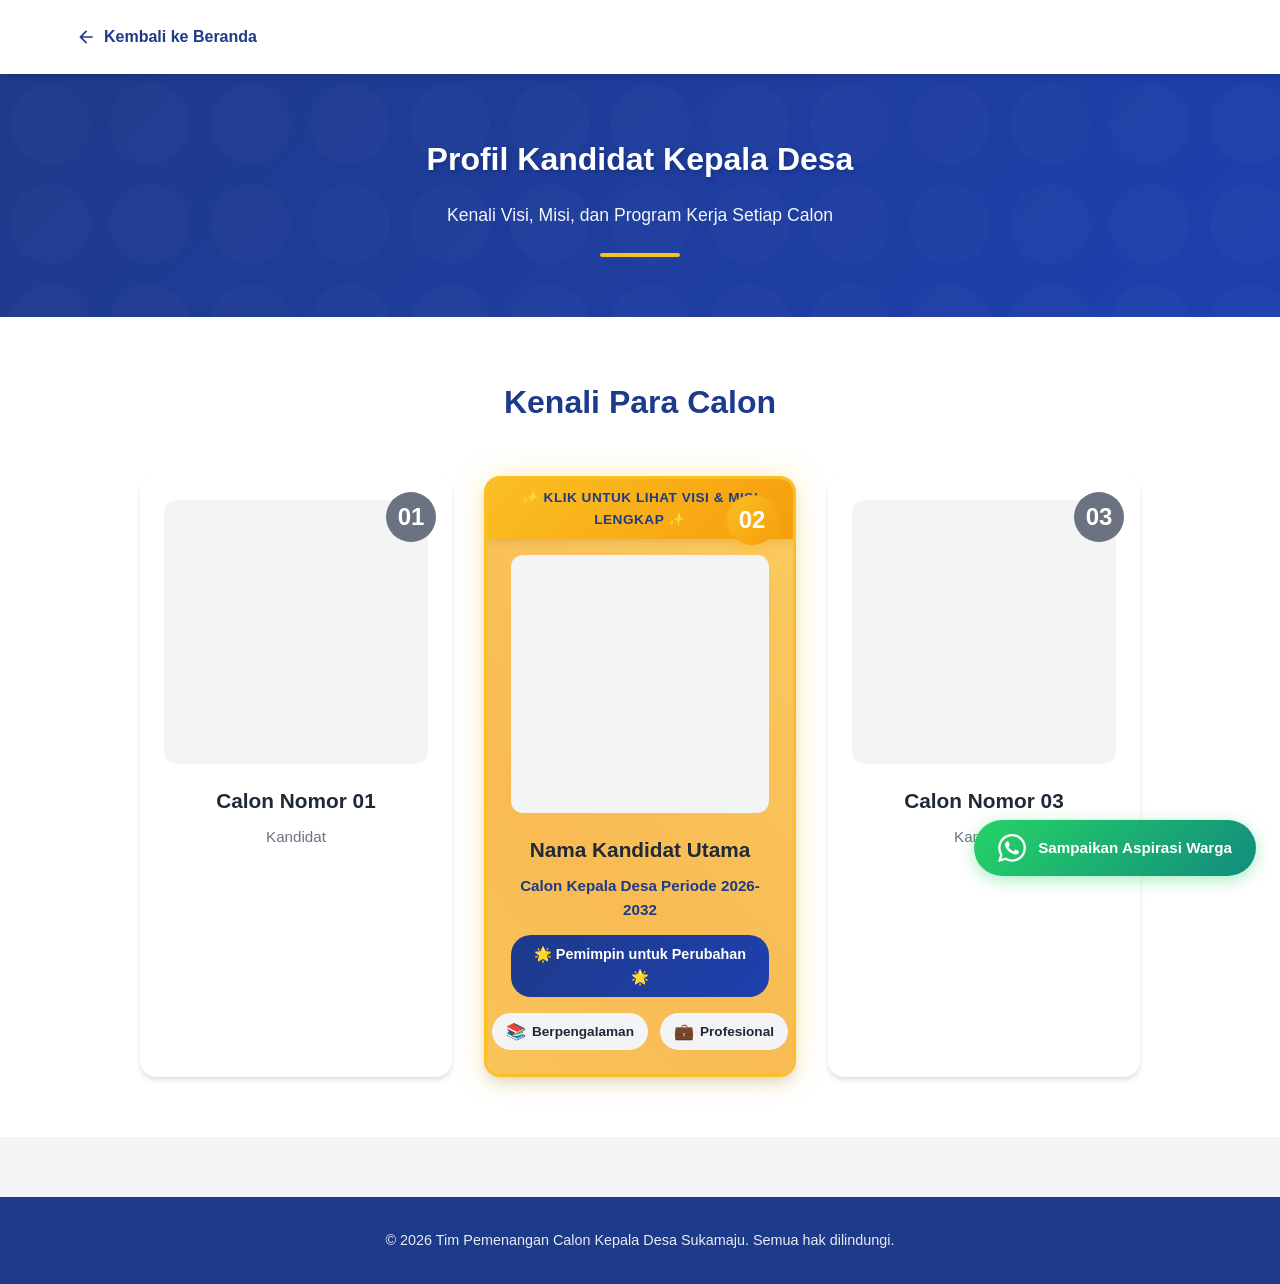
==== kandidat.html @ ab235aa2 "Baru" ====
<!DOCTYPE html>
<html lang="id">
<head>
    <meta charset="UTF-8">
    <meta name="viewport" content="width=device-width, initial-scale=1.0">
    <meta name="description" content="Profil Kandidat Kepala Desa 2026">
    <title>Profil Kandidat - Pilkades 2026</title>
    <link rel="stylesheet" href="style.css">
</head>
<body>
    <!-- Navigation -->
    <nav class="navbar">
        <div class="container">
            <a href="index.html" class="nav-back">
                <svg width="20" height="20" viewBox="0 0 24 24" fill="currentColor">
                    <path d="M20 11H7.83l5.59-5.59L12 4l-8 8 8 8 1.41-1.41L7.83 13H20v-2z"/>
                </svg>
                Kembali ke Beranda
            </a>
        </div>
    </nav>

    <!-- Header Section -->
    <header class="hero">
        <div class="container">
            <h1 class="hero-title">Profil Kandidat Kepala Desa</h1>
            <p class="hero-subtitle">Kenali Visi, Misi, dan Program Kerja Setiap Calon</p>
            <div class="hero-divider"></div>
        </div>
    </header>

    <!-- Kandidat Section -->
    <section class="kandidat-section">
        <div class="container">
            <h2 class="section-title">Kenali Para Calon</h2>
            
            <div class="kandidat-grid">
                <!-- Kandidat 01 (Lawan) -->
                <div class="kandidat-card kandidat-lawan">
                    <div class="kandidat-badge">01</div>
                    <div class="kandidat-image-wrapper">
                        <img src="assets/images/kandidat/anonim.jpg" alt="Kandidat 01" class="kandidat-image grayscale">
                    </div>
                    <div class="kandidat-info">
                        <h3 class="kandidat-name">Calon Nomor 01</h3>
                        <p class="kandidat-status">Kandidat</p>
                    </div>
                </div>

                <!-- Kandidat 02 (KANDIDAT UTAMA) -->
                <div class="kandidat-card kandidat-utama" id="kandidatUtama">
                    <div class="kandidat-badge featured">02</div>
                    <div class="featured-label">✨ Klik untuk Lihat Visi & Misi Lengkap ✨</div>
                    <div class="kandidat-image-wrapper highlight">
                        <div class="image-overlay">
                            <span class="overlay-text">Klik Disini</span>
                        </div>
                        <img src="https://via.placeholder.com/400x400/1e3a8a/ffffff?text=Foto+Kandidat" alt="Kandidat 02" class="kandidat-image">
                    </div>
                    <div class="kandidat-info">
                        <h3 class="kandidat-name">Nama Kandidat Utama</h3>
                        <p class="kandidat-status featured-text">Calon Kepala Desa Periode 2026-2032</p>
                        <div class="kandidat-tagline">🌟 Pemimpin untuk Perubahan 🌟</div>
                        <div class="kandidat-experience">
                            <div class="experience-badge">
                                <span class="badge-icon">📚</span>
                                <span>Berpengalaman</span>
                            </div>
                            <div class="experience-badge">
                                <span class="badge-icon">💼</span>
                                <span>Profesional</span>
                            </div>
                        </div>
                    </div>
                </div>

                <!-- Kandidat 03 (Lawan) -->
                <div class="kandidat-card kandidat-lawan">
                    <div class="kandidat-badge">03</div>
                    <div class="kandidat-image-wrapper">
                        <img src="assets/images/kandidat/anonim.jpg" alt="Kandidat 03" class="kandidat-image grayscale">
                    </div>
                    <div class="kandidat-info">
                        <h3 class="kandidat-name">Calon Nomor 03</h3>
                        <p class="kandidat-status">Kandidat</p>
                    </div>
                </div>
            </div>
        </div>
    </section>

    <!-- Modal Visi Misi -->
    <div class="modal" id="modalVisiMisi">
        <div class="modal-overlay" id="modalOverlay"></div>
        <div class="modal-content">
            <button class="modal-close" id="btnCloseModal">&times;</button>
            
            <div class="modal-header">
                <h2>Visi & Misi</h2>
                <p class="modal-subtitle">Kandidat Nomor 02</p>
            </div>

            <div class="modal-body">
                <!-- Visi -->
                <div class="modal-section">
                    <h3 class="modal-section-title">
                        <span class="icon">🎯</span>
                        Visi
                    </h3>
                    <p class="visi-text">
                        "Mewujudkan Desa Sukamaju yang Maju, Sejahtera, dan Berkeadilan melalui Tata Kelola Pemerintahan yang Baik, Pemberdayaan Ekonomi Masyarakat, serta Peningkatan Kualitas Infrastruktur dan Pelayanan Publik."
                    </p>
                </div>

                <!-- Misi -->
                <div class="modal-section">
                    <h3 class="modal-section-title">
                        <span class="icon">📋</span>
                        Misi
                    </h3>
                    <ul class="misi-list">
                        <li>Meningkatkan transparansi dan akuntabilitas pemerintahan desa</li>
                        <li>Memberdayakan ekonomi lokal melalui UMKM dan koperasi desa</li>
                        <li>Membangun dan memperbaiki infrastruktur desa secara merata</li>
                        <li>Meningkatkan kualitas pendidikan dan kesehatan masyarakat</li>
                        <li>Melestarikan budaya lokal dan mengembangkan potensi wisata desa</li>
                    </ul>
                </div>

                <!-- Program Unggulan -->
                <div class="modal-section">
                    <h3 class="modal-section-title">
                        <span class="icon">⭐</span>
                        Program Unggulan
                    </h3>
                    <div class="program-list">
                        <div class="program-item">
                            <div class="program-number">1</div>
                            <div class="program-content">
                                <h4>Bantuan Modal Usaha Produktif</h4>
                                <p>Program pemberian modal usaha untuk UMKM dengan bunga rendah dan pendampingan berkelanjutan</p>
                            </div>
                        </div>
                        <div class="program-item">
                            <div class="program-number">2</div>
                            <div class="program-content">
                                <h4>Perbaikan Jalan dan Saluran Air</h4>
                                <p>Pengaspalan jalan desa dan pembangunan drainase untuk mencegah banjir saat musim hujan</p>
                            </div>
                        </div>
                        <div class="program-item">
                            <div class="program-number">3</div>
                            <div class="program-content">
                                <h4>Digitalisasi Layanan Desa</h4>
                                <p>Pembuatan aplikasi dan website desa untuk mempermudah urusan administrasi warga secara online</p>
                            </div>
                        </div>
                    </div>
                </div>
            </div>

            <div class="modal-footer">
                <button class="btn-close-modal" id="btnCloseModalFooter">Tutup</button>
            </div>
        </div>
    </div>

    <!-- Floating WhatsApp Button -->
    <a href="https://wa.me/6281234567890?text=Halo,%20saya%20ingin%20menyampaikan%20aspirasi%20untuk%20Desa%20Sukamaju" 
       class="whatsapp-float" 
       target="_blank"
       rel="noopener noreferrer"
       aria-label="Hubungi via WhatsApp">
        <svg class="whatsapp-icon" viewBox="0 0 24 24" fill="currentColor">
            <path d="M17.472 14.382c-.297-.149-1.758-.867-2.03-.967-.273-.099-.471-.148-.67.15-.197.297-.767.966-.94 1.164-.173.199-.347.223-.644.075-.297-.15-1.255-.463-2.39-1.475-.883-.788-1.48-1.761-1.653-2.059-.173-.297-.018-.458.13-.606.134-.133.298-.347.446-.52.149-.174.198-.298.298-.497.099-.198.05-.371-.025-.52-.075-.149-.669-1.612-.916-2.207-.242-.579-.487-.5-.669-.51-.173-.008-.371-.01-.57-.01-.198 0-.52.074-.792.372-.272.297-1.04 1.016-1.04 2.479 0 1.462 1.065 2.875 1.213 3.074.149.198 2.096 3.2 5.077 4.487.709.306 1.262.489 1.694.625.712.227 1.36.195 1.871.118.571-.085 1.758-.719 2.006-1.413.248-.694.248-1.289.173-1.413-.074-.124-.272-.198-.57-.347m-5.421 7.403h-.004a9.87 9.87 0 01-5.031-1.378l-.361-.214-3.741.982.998-3.648-.235-.374a9.86 9.86 0 01-1.51-5.26c.001-5.45 4.436-9.884 9.888-9.884 2.64 0 5.122 1.03 6.988 2.898a9.825 9.825 0 012.893 6.994c-.003 5.45-4.437 9.884-9.885 9.884m8.413-18.297A11.815 11.815 0 0012.05 0C5.495 0 .16 5.335.157 11.892c0 2.096.547 4.142 1.588 5.945L.057 24l6.305-1.654a11.882 11.882 0 005.683 1.448h.005c6.554 0 11.89-5.335 11.893-11.893a11.821 11.821 0 00-3.48-8.413Z"/>
        </svg>
        <span class="whatsapp-text">Sampaikan Aspirasi Warga</span>
    </a>

    <!-- Footer -->
    <footer class="footer">
        <div class="container">
            <p>&copy; 2026 Tim Pemenangan Calon Kepala Desa Sukamaju. Semua hak dilindungi.</p>
        </div>
    </footer>

    <script src="script.js"></script>
</body>
</html>
---- style.css ----
/* ===================================
   RESET & BASE STYLES
   =================================== */
* {
    margin: 0;
    padding: 0;
    box-sizing: border-box;
}

:root {
    --primary-blue: #1e3a8a;
    --primary-blue-dark: #1e40af;
    --accent-gold: #fbbf24;
    --accent-gold-dark: #f59e0b;
    --text-dark: #1f2937;
    --text-light: #6b7280;
    --gray-bg: #f3f4f6;
    --white: #ffffff;
    --shadow: 0 4px 6px -1px rgba(0, 0, 0, 0.1), 0 2px 4px -1px rgba(0, 0, 0, 0.06);
    --shadow-lg: 0 10px 15px -3px rgba(0, 0, 0, 0.1), 0 4px 6px -2px rgba(0, 0, 0, 0.05);
}

body {
    font-family: -apple-system, BlinkMacSystemFont, 'Segoe UI', 'Roboto', 'Oxygen', 'Ubuntu', 'Cantarell', sans-serif;
    line-height: 1.6;
    color: var(--text-dark);
    background-color: var(--gray-bg);
    overflow-x: hidden;
}

.container {
    max-width: 1200px;
    margin: 0 auto;
    padding: 0 20px;
}

/* ===================================
   NAVIGATION
   =================================== */
.navbar {
    background: var(--white);
    padding: 16px 20px;
    box-shadow: var(--shadow);
    position: sticky;
    top: 0;
    z-index: 100;
}

.nav-back {
    display: inline-flex;
    align-items: center;
    gap: 8px;
    color: var(--primary-blue);
    text-decoration: none;
    font-weight: 600;
    transition: all 0.2s ease;
    padding: 8px 16px;
    border-radius: 8px;
}

.nav-back:hover {
    background: var(--gray-bg);
    transform: translateX(-4px);
}

/* ===================================
   HERO SECTION
   =================================== */
.hero {
    background: linear-gradient(135deg, var(--primary-blue) 0%, var(--primary-blue-dark) 100%);
    color: var(--white);
    padding: 60px 20px;
    text-align: center;
    position: relative;
    overflow: hidden;
}

.hero::before {
    content: '';
    position: absolute;
    top: 0;
    left: 0;
    right: 0;
    bottom: 0;
    background: url('data:image/svg+xml,<svg width="100" height="100" xmlns="http://www.w3.org/2000/svg"><rect width="100" height="100" fill="none"/><circle cx="50" cy="50" r="40" fill="rgba(255,255,255,0.03)"/></svg>');
    opacity: 0.5;
}

.hero-title {
    font-size: 2rem;
    font-weight: 800;
    margin-bottom: 16px;
    position: relative;
    z-index: 1;
    text-shadow: 2px 2px 4px rgba(0, 0, 0, 0.2);
}

.hero-subtitle {
    font-size: 1.1rem;
    margin-bottom: 24px;
    opacity: 0.95;
    position: relative;
    z-index: 1;
    max-width: 600px;
    margin-left: auto;
    margin-right: auto;
}

.hero-divider {
    width: 80px;
    height: 4px;
    background: var(--accent-gold);
    margin: 0 auto;
    border-radius: 2px;
    position: relative;
    z-index: 1;
}

/* ===================================
   KANDIDAT SECTION
   =================================== */
.kandidat-section {
    padding: 60px 20px;
    background: var(--white);
}

.section-title {
    text-align: center;
    font-size: 2rem;
    font-weight: 700;
    color: var(--primary-blue);
    margin-bottom: 48px;
}

.kandidat-grid {
    display: grid;
    grid-template-columns: repeat(auto-fit, minmax(280px, 1fr));
    gap: 32px;
    max-width: 1000px;
    margin: 0 auto;
}

/* ===================================
   KANDIDAT CARD
   =================================== */
.kandidat-card {
    background: var(--white);
    border-radius: 16px;
    padding: 24px;
    box-shadow: var(--shadow);
    transition: all 0.3s ease;
    position: relative;
    overflow: hidden;
}

.kandidat-badge {
    position: absolute;
    top: 16px;
    right: 16px;
    background: var(--text-light);
    color: var(--white);
    width: 50px;
    height: 50px;
    border-radius: 50%;
    display: flex;
    align-items: center;
    justify-content: center;
    font-size: 1.5rem;
    font-weight: 700;
    z-index: 2;
}

.kandidat-badge.featured {
    background: linear-gradient(135deg, var(--accent-gold) 0%, var(--accent-gold-dark) 100%);
    box-shadow: 0 4px 12px rgba(251, 191, 36, 0.4);
}

.kandidat-image-wrapper {
    width: 100%;
    aspect-ratio: 1;
    margin-bottom: 20px;
    border-radius: 12px;
    overflow: hidden;
    background: var(--gray-bg);
}

.kandidat-image {
    width: 100%;
    height: 100%;
    object-fit: cover;
    transition: transform 0.3s ease;
}

.grayscale {
    filter: grayscale(100%) opacity(0.6);
}

.kandidat-info {
    text-align: center;
}

.kandidat-name {
    font-size: 1.3rem;
    font-weight: 700;
    margin-bottom: 8px;
    color: var(--text-dark);
}

.kandidat-status {
    color: var(--text-light);
    font-size: 0.95rem;
}

.kandidat-tagline {
    margin-top: 12px;
    padding: 8px 16px;
    background: linear-gradient(135deg, var(--primary-blue) 0%, var(--primary-blue-dark) 100%);
    color: var(--white);
    border-radius: 20px;
    font-size: 0.9rem;
    font-weight: 600;
    display: inline-block;
}

.featured-text {
    color: var(--primary-blue);
    font-weight: 600;
}

/* ===================================
   KANDIDAT UTAMA (Featured)
   =================================== */
.kandidat-utama {
    border: 3px solid var(--accent-gold);
    box-shadow: 0 0 30px rgba(251, 191, 36, 0.3), var(--shadow-lg);
    cursor: pointer;
    position: relative;
}

.kandidat-utama::before {
    content: '';
    position: absolute;
    top: -2px;
    left: -2px;
    right: -2px;
    bottom: -2px;
    background: linear-gradient(45deg, var(--accent-gold), var(--accent-gold-dark), var(--accent-gold));
    background-size: 200% 200%;
    border-radius: 16px;
    z-index: -1;
    animation: borderGlow 3s ease infinite;
    opacity: 0.7;
}

@keyframes borderGlow {
    0%, 100% {
        background-position: 0% 50%;
    }
    50% {
        background-position: 100% 50%;
    }
}

.kandidat-utama:hover {
    transform: translateY(-8px) scale(1.02);
    box-shadow: 0 0 40px rgba(251, 191, 36, 0.5), var(--shadow-lg);
}

.kandidat-utama:active {
    transform: translateY(-4px) scale(1.01);
}

.kandidat-utama .kandidat-image-wrapper {
    position: relative;
}

.image-overlay {
    position: absolute;
    top: 0;
    left: 0;
    right: 0;
    bottom: 0;
    background: linear-gradient(135deg, rgba(30, 58, 138, 0.85) 0%, rgba(251, 191, 36, 0.85) 100%);
    display: flex;
    align-items: center;
    justify-content: center;
    opacity: 0;
    transition: opacity 0.3s ease;
    border-radius: 12px;
    z-index: 1;
}

.overlay-text {
    color: var(--white);
    font-size: 1.3rem;
    font-weight: 700;
    text-transform: uppercase;
    letter-spacing: 1px;
}

.kandidat-utama:hover .image-overlay {
    opacity: 1;
}

.kandidat-utama .kandidat-image {
    border: 3px solid var(--accent-gold);
}

.kandidat-utama:hover .kandidat-image {
    transform: scale(1.05);
}

.kandidat-experience {
    display: flex;
    gap: 12px;
    justify-content: center;
    margin-top: 16px;
}

.experience-badge {
    display: flex;
    align-items: center;
    gap: 6px;
    background: var(--gray-bg);
    padding: 6px 14px;
    border-radius: 20px;
    font-size: 0.85rem;
    font-weight: 600;
    color: var(--text-dark);
}

.badge-icon {
    font-size: 1rem;
}

.featured-label {
    background: linear-gradient(135deg, var(--accent-gold) 0%, var(--accent-gold-dark) 100%);
    color: var(--primary-blue);
    padding: 8px 16px;
    text-align: center;
    font-weight: 700;
    font-size: 0.85rem;
    margin: -24px -24px 16px -24px;
    box-shadow: 0 2px 8px rgba(0, 0, 0, 0.1);
    letter-spacing: 0.5px;
    text-transform: uppercase;
}

/* Kandidat Lawan (Non-featured) */
.kandidat-lawan {
    opacity: 0.75;
}

.kandidat-lawan:hover {
    opacity: 0.85;
}

/* ===================================
   MODAL
   =================================== */
.modal {
    display: none;
    position: fixed;
    top: 0;
    left: 0;
    width: 100%;
    height: 100%;
    z-index: 1000;
    overflow-y: auto;
    animation: fadeIn 0.3s ease;
}

.modal.active {
    display: block;
}

@keyframes fadeIn {
    from {
        opacity: 0;
    }
    to {
        opacity: 1;
    }
}

.modal-overlay {
    position: fixed;
    top: 0;
    left: 0;
    width: 100%;
    height: 100%;
    background: rgba(0, 0, 0, 0.7);
    backdrop-filter: blur(4px);
}

.modal-content {
    position: relative;
    background: var(--white);
    max-width: 700px;
    margin: 40px auto;
    border-radius: 20px;
    box-shadow: 0 20px 25px -5px rgba(0, 0, 0, 0.1), 0 10px 10px -5px rgba(0, 0, 0, 0.04);
    animation: slideUp 0.3s ease;
    z-index: 1001;
}

@keyframes slideUp {
    from {
        transform: translateY(50px);
        opacity: 0;
    }
    to {
        transform: translateY(0);
        opacity: 1;
    }
}

.modal-close {
    position: absolute;
    top: 20px;
    right: 20px;
    background: var(--gray-bg);
    border: none;
    width: 40px;
    height: 40px;
    border-radius: 50%;
    font-size: 1.5rem;
    cursor: pointer;
    display: flex;
    align-items: center;
    justify-content: center;
    transition: all 0.2s ease;
    color: var(--text-dark);
    z-index: 10;
}

.modal-close:hover {
    background: var(--primary-blue);
    color: var(--white);
    transform: rotate(90deg);
}

.modal-header {
    background: linear-gradient(135deg, var(--primary-blue) 0%, var(--primary-blue-dark) 100%);
    color: var(--white);
    padding: 40px 30px 30px;
    border-radius: 20px 20px 0 0;
}

.modal-header h2 {
    font-size: 2rem;
    margin-bottom: 8px;
}

.modal-subtitle {
    opacity: 0.9;
    font-size: 1rem;
}

.modal-body {
    padding: 30px;
    max-height: 60vh;
    overflow-y: auto;
}

.modal-section {
    margin-bottom: 32px;
}

.modal-section:last-child {
    margin-bottom: 0;
}

.modal-section-title {
    font-size: 1.4rem;
    color: var(--primary-blue);
    margin-bottom: 16px;
    display: flex;
    align-items: center;
    gap: 12px;
}

.modal-section-title .icon {
    font-size: 1.6rem;
}

.visi-text {
    font-size: 1.05rem;
    line-height: 1.8;
    color: var(--text-dark);
    font-style: italic;
    padding: 20px;
    background: var(--gray-bg);
    border-left: 4px solid var(--accent-gold);
    border-radius: 8px;
}

.misi-list {
    list-style: none;
    padding: 0;
}

.misi-list li {
    padding: 12px 16px 12px 48px;
    margin-bottom: 12px;
    background: var(--gray-bg);
    border-radius: 8px;
    position: relative;
    transition: all 0.2s ease;
}

.misi-list li:hover {
    background: #e5e7eb;
    transform: translateX(4px);
}

.misi-list li::before {
    content: '✓';
    position: absolute;
    left: 16px;
    top: 50%;
    transform: translateY(-50%);
    width: 24px;
    height: 24px;
    background: var(--primary-blue);
    color: var(--white);
    border-radius: 50%;
    display: flex;
    align-items: center;
    justify-content: center;
    font-weight: 700;
    font-size: 0.9rem;
}

.program-list {
    display: flex;
    flex-direction: column;
    gap: 20px;
}

.program-item {
    display: flex;
    gap: 16px;
    padding: 20px;
    background: var(--gray-bg);
    border-radius: 12px;
    transition: all 0.2s ease;
}

.program-item:hover {
    background: #e5e7eb;
    transform: translateX(4px);
}

.program-number {
    flex-shrink: 0;
    width: 48px;
    height: 48px;
    background: linear-gradient(135deg, var(--accent-gold) 0%, var(--accent-gold-dark) 100%);
    color: var(--white);
    border-radius: 12px;
    display: flex;
    align-items: center;
    justify-content: center;
    font-size: 1.5rem;
    font-weight: 700;
}

.program-content h4 {
    font-size: 1.1rem;
    margin-bottom: 8px;
    color: var(--primary-blue);
}

.program-content p {
    color: var(--text-light);
    font-size: 0.95rem;
    line-height: 1.6;
}

.modal-footer {
    padding: 20px 30px;
    background: var(--gray-bg);
    border-radius: 0 0 20px 20px;
    text-align: center;
}

.btn-close-modal {
    background: var(--primary-blue);
    color: var(--white);
    border: none;
    padding: 12px 32px;
    font-size: 1rem;
    font-weight: 600;
    border-radius: 8px;
    cursor: pointer;
    transition: all 0.2s ease;
}

.btn-close-modal:hover {
    background: var(--primary-blue-dark);
    transform: translateY(-2px);
    box-shadow: 0 4px 12px rgba(30, 58, 138, 0.3);
}

.btn-close-modal:active {
    transform: translateY(0);
}

/* ===================================
   WHATSAPP FLOATING BUTTON
   =================================== */
.whatsapp-float {
    position: fixed;
    bottom: 24px;
    right: 24px;
    background: linear-gradient(135deg, #25d366 0%, #128c7e 100%);
    color: var(--white);
    padding: 14px 24px;
    border-radius: 50px;
    text-decoration: none;
    display: flex;
    align-items: center;
    gap: 12px;
    box-shadow: 0 4px 16px rgba(37, 211, 102, 0.4);
    transition: all 0.3s ease;
    z-index: 999;
    font-weight: 600;
    font-size: 0.95rem;
}

.whatsapp-float:hover {
    transform: translateY(-4px);
    box-shadow: 0 8px 24px rgba(37, 211, 102, 0.5);
}

.whatsapp-float:active {
    transform: translateY(-2px);
}

.whatsapp-icon {
    width: 28px;
    height: 28px;
    flex-shrink: 0;
}

/* ===================================
   FOOTER
   =================================== */
.footer {
    background: var(--primary-blue);
    color: var(--white);
    padding: 32px 20px;
    text-align: center;
    margin-top: 60px;
}

.footer p {
    opacity: 0.9;
    font-size: 0.9rem;
}

/* ===================================
   RESPONSIVE DESIGN - ENHANCED
   =================================== */

/* Tablet & Below (768px) */
@media (max-width: 768px) {
    /* Navigation */
    .navbar {
        padding: 12px 16px;
    }

    .nav-back {
        font-size: 0.95rem;
        padding: 10px 14px;
    }

    /* Hero Section */
    .hero {
        padding: 40px 16px;
    }

    .hero-title {
        font-size: 1.6rem;
        line-height: 1.3;
    }

    .hero-subtitle {
        font-size: 1rem;
        padding: 0 10px;
    }

    /* Kandidat Section */
    .kandidat-section {
        padding: 40px 16px;
    }

    .section-title {
        font-size: 1.6rem;
        margin-bottom: 32px;
        line-height: 1.3;
    }

    .kandidat-grid {
        grid-template-columns: 1fr;
        gap: 24px;
        padding: 0 8px;
    }

    .kandidat-card {
        max-width: 400px;
        margin: 0 auto;
        padding: 20px;
    }

    .kandidat-badge {
        width: 45px;
        height: 45px;
        font-size: 1.3rem;
        top: 12px;
        right: 12px;
    }

    .kandidat-name {
        font-size: 1.2rem;
    }

    .kandidat-status {
        font-size: 0.9rem;
    }

    .kandidat-tagline {
        font-size: 0.85rem;
        padding: 7px 14px;
    }

    .experience-badge {
        font-size: 0.8rem;
        padding: 5px 12px;
    }

    .featured-label {
        font-size: 0.8rem;
        padding: 7px 14px;
        margin: -20px -20px 14px -20px;
    }

    .overlay-text {
        font-size: 1.1rem;
    }

    /* Modal */
    .modal-content {
        margin: 20px 12px;
        border-radius: 16px;
        max-width: 100%;
    }

    .modal-header {
        padding: 30px 20px 24px;
    }

    .modal-header h2 {
        font-size: 1.6rem;
    }

    .modal-subtitle {
        font-size: 0.95rem;
    }

    .modal-close {
        width: 36px;
        height: 36px;
        font-size: 1.3rem;
        top: 12px;
        right: 12px;
    }

    .modal-body {
        padding: 20px 16px;
        max-height: 65vh;
    }

    .modal-section {
        margin-bottom: 28px;
    }

    .modal-section-title {
        font-size: 1.2rem;
        gap: 10px;
    }

    .modal-section-title .icon {
        font-size: 1.4rem;
    }

    .visi-text {
        font-size: 1rem;
        padding: 16px;
    }

    .misi-list li {
        padding: 10px 14px 10px 44px;
        margin-bottom: 10px;
        font-size: 0.95rem;
    }

    .misi-list li::before {
        width: 22px;
        height: 22px;
        left: 14px;
        font-size: 0.85rem;
    }

    .program-item {
        padding: 16px;
        gap: 14px;
    }

    .program-number {
        width: 42px;
        height: 42px;
        font-size: 1.3rem;
    }

    .program-content h4 {
        font-size: 1.05rem;
    }

    .program-content p {
        font-size: 0.9rem;
    }

    .modal-footer {
        padding: 16px 20px;
    }

    .btn-close-modal {
        padding: 11px 28px;
        font-size: 0.95rem;
        width: 100%;
    }

    /* WhatsApp Button */
    .whatsapp-text {
        display: none;
    }

    .whatsapp-float {
        width: 56px;
        height: 56px;
        padding: 0;
        justify-content: center;
        border-radius: 50%;
        bottom: 20px;
        right: 20px;
    }

    .whatsapp-icon {
        width: 32px;
        height: 32px;
    }

    /* Footer */
    .footer {
        padding: 28px 16px;
        margin-top: 40px;
    }

    .footer p {
        font-size: 0.85rem;
    }
}

/* Mobile Small (480px and below) */
@media (max-width: 480px) {
    /* Navigation */
    .navbar {
        padding: 10px 12px;
    }

    .nav-back {
        font-size: 0.9rem;
        padding: 8px 12px;
        gap: 6px;
    }

    .nav-back svg {
        width: 18px;
        height: 18px;
    }

    /* Hero */
    .hero {
        padding: 32px 12px;
    }

    .hero-title {
        font-size: 1.4rem;
    }

    .hero-subtitle {
        font-size: 0.95rem;
    }

    .hero-divider {
        width: 60px;
        height: 3px;
    }

    /* Kandidat Section */
    .kandidat-section {
        padding: 32px 12px;
    }

    .section-title {
        font-size: 1.5rem;
        margin-bottom: 28px;
    }

    .kandidat-grid {
        gap: 20px;
        padding: 0;
    }

    .kandidat-card {
        padding: 18px;
        border-radius: 14px;
        max-width: 100%;
    }

    .kandidat-badge {
        width: 42px;
        height: 42px;
        font-size: 1.2rem;
        top: 10px;
        right: 10px;
    }

    .kandidat-name {
        font-size: 1.15rem;
    }

    .kandidat-status {
        font-size: 0.85rem;
    }

    .kandidat-tagline {
        font-size: 0.8rem;
        padding: 6px 12px;
        margin-top: 10px;
    }

    .experience-badge {
        font-size: 0.75rem;
        padding: 5px 10px;
        gap: 5px;
    }

    .featured-label {
        font-size: 0.75rem;
        padding: 6px 12px;
        margin: -18px -18px 12px -18px;
    }

    .overlay-text {
        font-size: 1rem;
    }

    /* Modal */
    .modal-content {
        margin: 10px;
        border-radius: 14px;
    }

    .modal-header {
        padding: 24px 16px 20px;
        border-radius: 14px 14px 0 0;
    }

    .modal-header h2 {
        font-size: 1.4rem;
    }

    .modal-subtitle {
        font-size: 0.9rem;
    }

    .modal-close {
        width: 34px;
        height: 34px;
        font-size: 1.2rem;
        top: 10px;
        right: 10px;
    }

    .modal-body {
        padding: 16px 12px;
        max-height: 70vh;
    }

    .modal-section {
        margin-bottom: 24px;
    }

    .modal-section-title {
        font-size: 1.1rem;
        gap: 8px;
    }

    .modal-section-title .icon {
        font-size: 1.3rem;
    }

    .visi-text {
        font-size: 0.95rem;
        padding: 14px;
        line-height: 1.7;
    }

    .misi-list li {
        padding: 10px 12px 10px 40px;
        margin-bottom: 8px;
        font-size: 0.9rem;
        border-radius: 6px;
    }

    .misi-list li::before {
        width: 20px;
        height: 20px;
        left: 12px;
        font-size: 0.8rem;
    }

    .program-list {
        gap: 16px;
    }

    .program-item {
        flex-direction: column;
        padding: 14px;
        border-radius: 10px;
    }

    .program-number {
        width: 40px;
        height: 40px;
        font-size: 1.2rem;
        align-self: flex-start;
    }

    .program-content h4 {
        font-size: 1rem;
        margin-bottom: 6px;
    }

    .program-content p {
        font-size: 0.85rem;
        line-height: 1.5;
    }

    .modal-footer {
        padding: 14px 16px;
        border-radius: 0 0 14px 14px;
    }

    .btn-close-modal {
        padding: 10px 24px;
        font-size: 0.9rem;
    }

    /* WhatsApp Button */
    .whatsapp-float {
        width: 52px;
        height: 52px;
        bottom: 16px;
        right: 16px;
    }

    .whatsapp-icon {
        width: 28px;
        height: 28px;
    }

    /* Footer */
    .footer {
        padding: 24px 12px;
        margin-top: 32px;
    }

    .footer p {
        font-size: 0.8rem;
    }
}

/* Mobile Extra Small (360px and below) */
@media (max-width: 360px) {
    .hero-title {
        font-size: 1.3rem;
    }

    .section-title {
        font-size: 1.4rem;
    }

    .kandidat-name {
        font-size: 1.1rem;
    }

    .modal-header h2 {
        font-size: 1.3rem;
    }

    .modal-section-title {
        font-size: 1.05rem;
    }

    .visi-text {
        font-size: 0.9rem;
        padding: 12px;
    }

    .misi-list li {
        font-size: 0.85rem;
        padding: 8px 10px 8px 36px;
    }

    .misi-list li::before {
        width: 18px;
        height: 18px;
        left: 10px;
        font-size: 0.75rem;
    }

    .program-number {
        width: 36px;
        height: 36px;
        font-size: 1.1rem;
    }

    .program-content h4 {
        font-size: 0.95rem;
    }

    .program-content p {
        font-size: 0.8rem;
    }
}

/* Landscape Phone */
@media (max-width: 768px) and (orientation: landscape) {
    .hero {
        padding: 32px 16px;
    }

    .hero-title {
        font-size: 1.5rem;
    }

    .kandidat-section {
        padding: 32px 16px;
    }

    .kandidat-grid {
        grid-template-columns: repeat(2, 1fr);
        gap: 20px;
    }

    .kandidat-card {
        max-width: 100%;
    }

    .modal-body {
        max-height: 50vh;
    }
}

/* Touch Device Optimizations */
@media (hover: none) and (pointer: coarse) {
    /* Larger tap targets */
    .nav-back {
        min-height: 44px;
        padding: 12px 16px;
    }

    .kandidat-utama {
        cursor: pointer;
        -webkit-tap-highlight-color: transparent;
    }

    .btn-close-modal,
    .modal-close {
        min-height: 44px;
        min-width: 44px;
    }

    .whatsapp-float {
        min-width: 56px;
        min-height: 56px;
    }

    /* Remove hover effects on touch */
    .kandidat-utama:hover {
        transform: none;
        box-shadow: 0 0 30px rgba(251, 191, 36, 0.3), var(--shadow-lg);
    }

    .nav-back:hover {
        transform: none;
        background: var(--gray-bg);
    }

    .whatsapp-float:hover {
        transform: none;
    }

    /* Add active/tap feedback */
    .kandidat-utama:active {
        transform: scale(0.98);
    }

    .nav-back:active {
        opacity: 0.7;
    }

    .btn-close-modal:active,
    .modal-close:active {
        transform: scale(0.95);
    }

    .whatsapp-float:active {
        transform: scale(0.95);
    }

    /* Disable hover transform on cards */
    .program-item:hover,
    .misi-list li:hover {
        transform: none;
    }

    .program-item:active,
    .misi-list li:active {
        transform: scale(0.98);
    }
}

/* High DPI Screens */
@media (-webkit-min-device-pixel-ratio: 2), (min-resolution: 192dpi) {
    /* Optimize for retina displays */
    .kandidat-image {
        image-rendering: -webkit-optimize-contrast;
        image-rendering: crisp-edges;
    }
}

/* Reduced Motion */
@media (prefers-reduced-motion: reduce) {
    *,
    *::before,
    *::after {
        animation-duration: 0.01ms !important;
        animation-iteration-count: 1 !important;
        transition-duration: 0.01ms !important;
    }

    .kandidat-utama::before {
        animation: none;
    }
}

/* ===================================
   SCROLLBAR STYLING
   =================================== */
.modal-body::-webkit-scrollbar {
    width: 8px;
}

.modal-body::-webkit-scrollbar-track {
    background: var(--gray-bg);
    border-radius: 4px;
}

.modal-body::-webkit-scrollbar-thumb {
    background: var(--primary-blue);
    border-radius: 4px;
}

.modal-body::-webkit-scrollbar-thumb:hover {
    background: var(--primary-blue-dark);
}
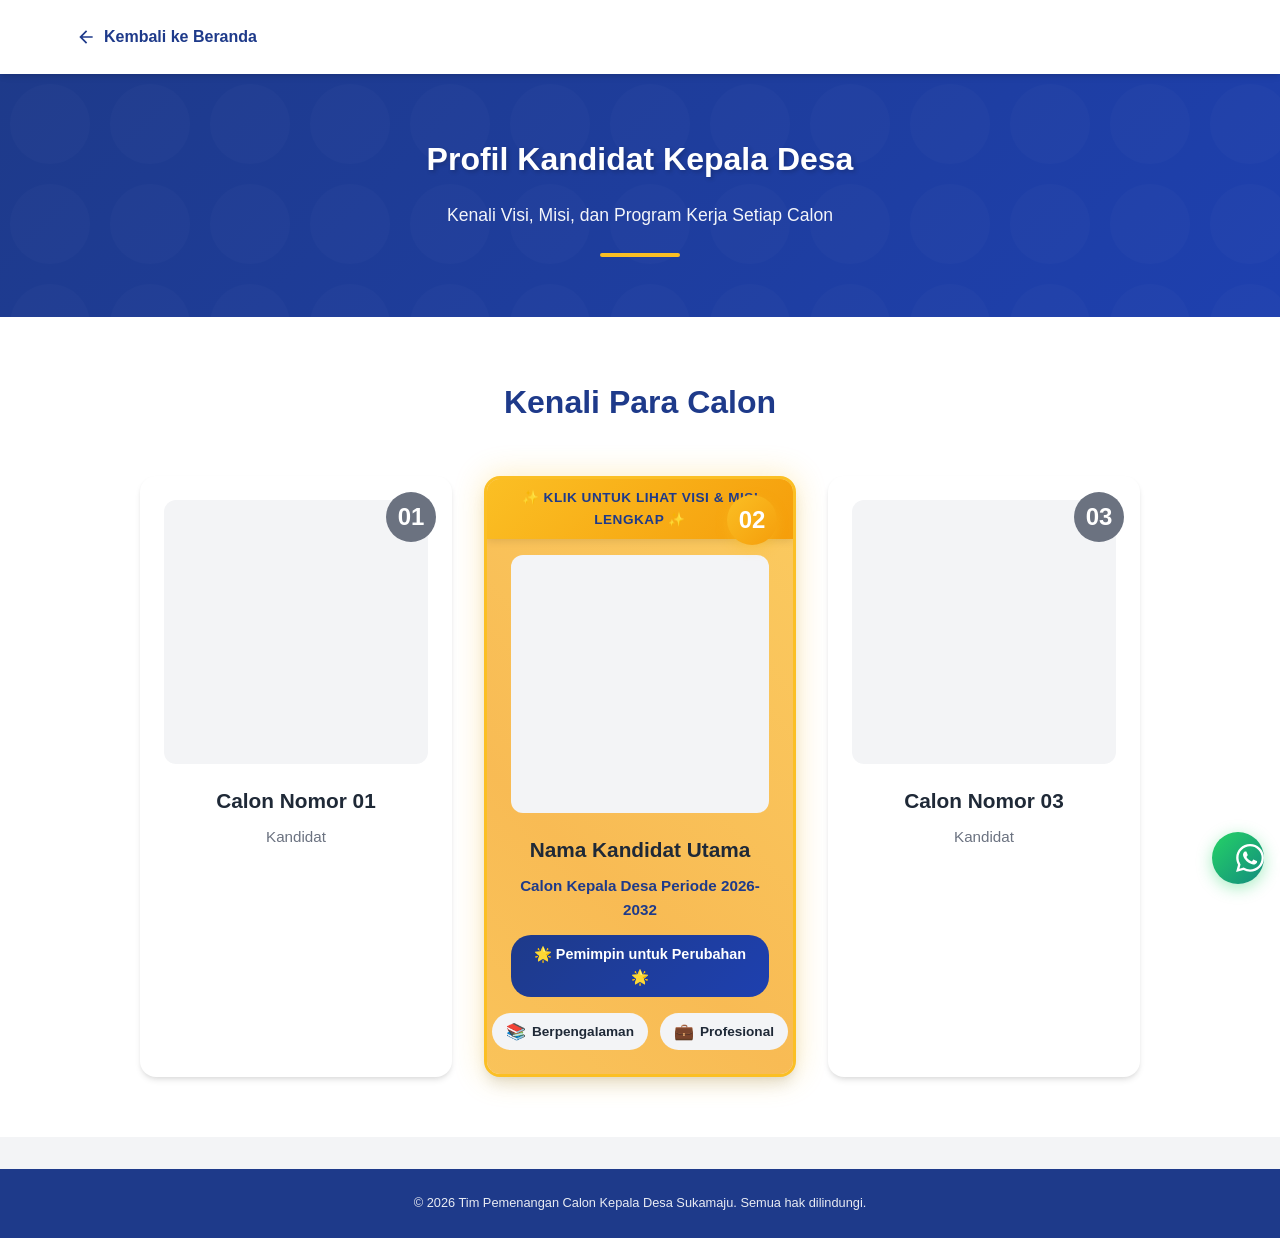
==== commit a637a946: "Simuasi pemilihan" ====
--- a/kandidat.html
+++ b/kandidat.html
@@ -160,7 +160,152 @@
             </div>
 
             <div class="modal-footer">
+                <button class="btn-simulasi-pemilihan" id="btnSimulasiPemilihan">
+                    🗳️ Simulasi Pemilihan
+                </button>
                 <button class="btn-close-modal" id="btnCloseModalFooter">Tutup</button>
+            </div>
+        </div>
+    </div>
+
+    <!-- Modal Simulasi Pemilihan -->
+    <div class="modal modal-simulasi" id="modalSimulasi">
+        <div class="modal-overlay" id="modalSimulasiOverlay"></div>
+        <div class="modal-content modal-simulasi-content">
+            <button class="modal-close" id="btnCloseSimulasi">&times;</button>
+            
+            <div class="modal-header">
+                <h2>🗳️ Simulasi Pemilihan Online</h2>
+                <p class="modal-subtitle">Latihan Voting Sebelum Hari H</p>
+            </div>
+
+            <!-- Progress Bar -->
+            <div class="progress-container">
+                <div class="progress-bar">
+                    <div class="progress-fill" id="progressFill"></div>
+                </div>
+                <div class="progress-info">
+                    <span class="progress-step" id="progressStep">Langkah 1 dari 5</span>
+                    <span class="progress-percent" id="progressPercent">0%</span>
+                </div>
+            </div>
+
+            <div class="modal-body modal-simulasi-body">
+                <!-- Step 1: Verifikasi NIK -->
+                <div class="simulasi-step active" id="step1">
+                    <div class="step-icon">📱</div>
+                    <h3>Langkah 1: Verifikasi Data Pemilih</h3>
+                    <p class="step-description">Masukkan NIK dan Token Voting Anda</p>
+                    <div class="form-group">
+                        <label for="nikInput">Nomor Induk Kependudukan (NIK)</label>
+                        <input type="text" id="nikInput" placeholder="Contoh: 3201234567890123" maxlength="16">
+                    </div>
+                    <div class="form-group">
+                        <label for="tokenInput">Token Voting</label>
+                        <input type="text" id="tokenInput" placeholder="Contoh: ABC123XYZ">
+                        <small class="help-text">Token akan dikirim via SMS/WhatsApp pada hari H</small>
+                    </div>
+                    <button class="btn-next" onclick="nextStep(2)">Lanjut →</button>
+                </div>
+
+                <!-- Step 2: Pilih Kandidat -->
+                <div class="simulasi-step" id="step2">
+                    <div class="step-icon">🗳️</div>
+                    <h3>Langkah 2: Pilih Kandidat</h3>
+                    <p class="step-description">Klik salah satu kandidat untuk memilih</p>
+                    <div class="kandidat-simulasi-grid">
+                        <div class="kandidat-simulasi-card" data-kandidat="01" onclick="selectKandidat(this, '01')">
+                            <div class="kandidat-badge-sim">01</div>
+                            <img src="https://via.placeholder.com/200x200/666666/ffffff?text=Calon+01" alt="Kandidat 01">
+                            <h4>Calon Nomor 01</h4>
+                            <div class="checkbox-sim"></div>
+                        </div>
+                        <div class="kandidat-simulasi-card active" data-kandidat="02" onclick="selectKandidat(this, '02')">
+                            <div class="kandidat-badge-sim featured">02</div>
+                            <img src="https://via.placeholder.com/200x200/1e3a8a/ffffff?text=Kandidat+Utama" alt="Kandidat 02">
+                            <h4>Kandidat Utama</h4>
+                            <div class="checkbox-sim checked"></div>
+                        </div>
+                        <div class="kandidat-simulasi-card" data-kandidat="03" onclick="selectKandidat(this, '03')">
+                            <div class="kandidat-badge-sim">03</div>
+                            <img src="https://via.placeholder.com/200x200/666666/ffffff?text=Calon+03" alt="Kandidat 03">
+                            <h4>Calon Nomor 03</h4>
+                            <div class="checkbox-sim"></div>
+                        </div>
+                    </div>
+                    <button class="btn-prev" onclick="prevStep(1)">← Kembali</button>
+                    <button class="btn-next" onclick="nextStep(3)">Lanjut →</button>
+                </div>
+
+                <!-- Step 3: Konfirmasi -->
+                <div class="simulasi-step" id="step3">
+                    <div class="step-icon">✅</div>
+                    <h3>Langkah 3: Konfirmasi Pilihan</h3>
+                    <p class="step-description">Periksa kembali pilihan Anda dengan teliti</p>
+                    <div class="konfirmasi-box">
+                        <div class="konfirmasi-item">
+                            <strong>NIK:</strong>
+                            <span id="confirmNIK">3201234567890123</span>
+                        </div>
+                        <div class="konfirmasi-item">
+                            <strong>Token:</strong>
+                            <span id="confirmToken">ABC123XYZ</span>
+                        </div>
+                        <div class="konfirmasi-item kandidat-terpilih">
+                            <strong>Kandidat Terpilih:</strong>
+                            <div class="kandidat-preview">
+                                <div class="preview-badge" id="previewBadge">02</div>
+                                <span id="previewNama">Kandidat Utama (Nomor 02)</span>
+                            </div>
+                        </div>
+                    </div>
+                    <div class="warning-box">
+                        <strong>⚠️ PERHATIAN:</strong>
+                        <p>Setelah menekan tombol "Kirim Suara", pilihan tidak dapat diubah!</p>
+                    </div>
+                    <button class="btn-prev" onclick="prevStep(2)">← Kembali</button>
+                    <button class="btn-next" onclick="nextStep(4)">Kirim Suara 📤</button>
+                </div>
+
+                <!-- Step 4: Processing -->
+                <div class="simulasi-step" id="step4">
+                    <div class="step-icon loading">⏳</div>
+                    <h3>Memproses Suara Anda...</h3>
+                    <p class="step-description">Mohon tunggu, jangan tutup halaman</p>
+                    <div class="loading-animation">
+                        <div class="spinner"></div>
+                    </div>
+                    <p class="loading-text">Mengirim ke server...</p>
+                </div>
+
+                <!-- Step 5: Berhasil -->
+                <div class="simulasi-step" id="step5">
+                    <div class="step-icon success">🎉</div>
+                    <h3>Voting Berhasil!</h3>
+                    <p class="step-description">Suara Anda telah tersimpan dengan aman</p>
+                    <div class="success-box">
+                        <div class="success-icon">✓</div>
+                        <h4>Bukti Voting</h4>
+                        <div class="bukti-item">
+                            <strong>Nomor Transaksi:</strong>
+                            <span class="transaction-id" id="transactionId">VOTE-2026-A1B2C3D4</span>
+                        </div>
+                        <div class="bukti-item">
+                            <strong>Waktu:</strong>
+                            <span id="votingTime">15 Maret 2026, 10:30 WIB</span>
+                        </div>
+                        <div class="bukti-item">
+                            <strong>Status:</strong>
+                            <span class="status-badge">✅ Tercatat</span>
+                        </div>
+                    </div>
+                    <div class="info-box">
+                        <p><strong>📱 Bukti voting juga telah dikirim ke nomor HP Anda.</strong></p>
+                        <p>Simpan nomor transaksi ini sebagai bukti Anda sudah melakukan voting.</p>
+                    </div>
+                    <button class="btn-done" onclick="closeSimulasi()">Selesai</button>
+                    <button class="btn-restart" onclick="restartSimulasi()">🔄 Coba Lagi</button>
+                </div>
             </div>
         </div>
     </div>
--- a/style.css
+++ b/style.css
@@ -605,6 +605,503 @@
 
 .btn-close-modal:active {
     transform: translateY(0);
+}
+
+/* Button Simulasi */
+.btn-simulasi-pemilihan {
+    background: linear-gradient(135deg, var(--accent-gold) 0%, var(--accent-gold-dark) 100%);
+    color: var(--primary-blue);
+    border: none;
+    padding: 14px 36px;
+    font-size: 1.05rem;
+    font-weight: 700;
+    border-radius: 8px;
+    cursor: pointer;
+    transition: all 0.3s ease;
+    margin-right: 12px;
+    box-shadow: 0 4px 12px rgba(251, 191, 36, 0.3);
+}
+
+.btn-simulasi-pemilihan:hover {
+    transform: translateY(-3px);
+    box-shadow: 0 6px 20px rgba(251, 191, 36, 0.4);
+}
+
+.btn-simulasi-pemilihan:active {
+    transform: translateY(-1px);
+}
+
+/* ===================================
+   MODAL SIMULASI PEMILIHAN
+   =================================== */
+.modal-simulasi .modal-content {
+    max-width: 800px;
+}
+
+.modal-simulasi-body {
+    max-height: 65vh;
+    overflow-y: auto;
+}
+
+/* Progress Bar */
+.progress-container {
+    padding: 20px 30px;
+    background: var(--gray-bg);
+    border-bottom: 1px solid #e5e7eb;
+}
+
+.progress-bar {
+    width: 100%;
+    height: 12px;
+    background: #e5e7eb;
+    border-radius: 10px;
+    overflow: hidden;
+    margin-bottom: 12px;
+}
+
+.progress-fill {
+    height: 100%;
+    background: linear-gradient(90deg, var(--primary-blue) 0%, var(--accent-gold) 100%);
+    border-radius: 10px;
+    transition: width 0.4s ease;
+    width: 0%;
+}
+
+.progress-info {
+    display: flex;
+    justify-content: space-between;
+    align-items: center;
+}
+
+.progress-step {
+    font-size: 0.9rem;
+    color: var(--text-light);
+    font-weight: 600;
+}
+
+.progress-percent {
+    font-size: 1.1rem;
+    color: var(--primary-blue);
+    font-weight: 700;
+}
+
+/* Simulasi Steps */
+.simulasi-step {
+    display: none;
+    padding: 40px 30px;
+    text-align: center;
+    animation: fadeInSlide 0.4s ease;
+}
+
+.simulasi-step.active {
+    display: block;
+}
+
+@keyframes fadeInSlide {
+    from {
+        opacity: 0;
+        transform: translateY(20px);
+    }
+    to {
+        opacity: 1;
+        transform: translateY(0);
+    }
+}
+
+.step-icon {
+    font-size: 4rem;
+    margin-bottom: 20px;
+}
+
+.step-icon.loading {
+    animation: pulse 1.5s infinite;
+}
+
+.step-icon.success {
+    animation: bounceIn 0.6s ease;
+}
+
+@keyframes bounceIn {
+    0% {
+        transform: scale(0);
+    }
+    50% {
+        transform: scale(1.1);
+    }
+    100% {
+        transform: scale(1);
+    }
+}
+
+.simulasi-step h3 {
+    font-size: 1.6rem;
+    color: var(--primary-blue);
+    margin-bottom: 12px;
+}
+
+.step-description {
+    color: var(--text-light);
+    font-size: 1rem;
+    margin-bottom: 30px;
+}
+
+/* Form Input */
+.form-group {
+    margin-bottom: 24px;
+    text-align: left;
+}
+
+.form-group label {
+    display: block;
+    font-weight: 600;
+    color: var(--text-dark);
+    margin-bottom: 8px;
+}
+
+.form-group input {
+    width: 100%;
+    padding: 12px 16px;
+    border: 2px solid #e5e7eb;
+    border-radius: 8px;
+    font-size: 1rem;
+    transition: all 0.2s ease;
+}
+
+.form-group input:focus {
+    outline: none;
+    border-color: var(--primary-blue);
+    box-shadow: 0 0 0 3px rgba(30, 58, 138, 0.1);
+}
+
+.help-text {
+    display: block;
+    margin-top: 6px;
+    font-size: 0.85rem;
+    color: var(--text-light);
+}
+
+/* Kandidat Simulasi Grid */
+.kandidat-simulasi-grid {
+    display: grid;
+    grid-template-columns: repeat(3, 1fr);
+    gap: 20px;
+    margin-bottom: 30px;
+}
+
+.kandidat-simulasi-card {
+    background: var(--white);
+    border: 3px solid #e5e7eb;
+    border-radius: 12px;
+    padding: 20px;
+    cursor: pointer;
+    transition: all 0.3s ease;
+    position: relative;
+}
+
+.kandidat-simulasi-card:hover {
+    border-color: var(--primary-blue);
+    transform: translateY(-4px);
+    box-shadow: var(--shadow-lg);
+}
+
+.kandidat-simulasi-card.active {
+    border-color: var(--accent-gold);
+    background: #fffbeb;
+    box-shadow: 0 0 20px rgba(251, 191, 36, 0.3);
+}
+
+.kandidat-badge-sim {
+    position: absolute;
+    top: 10px;
+    right: 10px;
+    width: 35px;
+    height: 35px;
+    background: var(--text-light);
+    color: var(--white);
+    border-radius: 50%;
+    display: flex;
+    align-items: center;
+    justify-content: center;
+    font-weight: 700;
+}
+
+.kandidat-badge-sim.featured {
+    background: linear-gradient(135deg, var(--accent-gold) 0%, var(--accent-gold-dark) 100%);
+}
+
+.kandidat-simulasi-card img {
+    width: 100%;
+    height: 150px;
+    object-fit: cover;
+    border-radius: 8px;
+    margin-bottom: 12px;
+}
+
+.kandidat-simulasi-card h4 {
+    font-size: 1rem;
+    color: var(--text-dark);
+    margin-bottom: 12px;
+}
+
+.checkbox-sim {
+    width: 24px;
+    height: 24px;
+    border: 2px solid #d1d5db;
+    border-radius: 4px;
+    margin: 0 auto;
+    position: relative;
+}
+
+.checkbox-sim.checked {
+    background: var(--primary-blue);
+    border-color: var(--primary-blue);
+}
+
+.checkbox-sim.checked::after {
+    content: '✓';
+    position: absolute;
+    top: 50%;
+    left: 50%;
+    transform: translate(-50%, -50%);
+    color: white;
+    font-weight: 700;
+    font-size: 1rem;
+}
+
+/* Konfirmasi Box */
+.konfirmasi-box {
+    background: var(--gray-bg);
+    padding: 24px;
+    border-radius: 12px;
+    margin-bottom: 24px;
+    text-align: left;
+}
+
+.konfirmasi-item {
+    display: flex;
+    justify-content: space-between;
+    padding: 12px 0;
+    border-bottom: 1px solid #d1d5db;
+}
+
+.konfirmasi-item:last-child {
+    border-bottom: none;
+}
+
+.konfirmasi-item strong {
+    color: var(--text-dark);
+}
+
+.konfirmasi-item span {
+    color: var(--text-light);
+}
+
+.kandidat-terpilih {
+    flex-direction: column;
+    gap: 12px;
+}
+
+.kandidat-preview {
+    display: flex;
+    align-items: center;
+    gap: 12px;
+    background: white;
+    padding: 12px;
+    border-radius: 8px;
+}
+
+.preview-badge {
+    width: 40px;
+    height: 40px;
+    background: linear-gradient(135deg, var(--accent-gold) 0%, var(--accent-gold-dark) 100%);
+    color: white;
+    border-radius: 50%;
+    display: flex;
+    align-items: center;
+    justify-content: center;
+    font-weight: 700;
+    font-size: 1.2rem;
+}
+
+.preview-badge + span {
+    color: var(--primary-blue);
+    font-weight: 600;
+}
+
+/* Warning Box */
+.warning-box {
+    background: #fef3c7;
+    border: 2px solid #fbbf24;
+    padding: 16px;
+    border-radius: 8px;
+    margin-bottom: 24px;
+    text-align: left;
+}
+
+.warning-box strong {
+    display: block;
+    color: #92400e;
+    margin-bottom: 6px;
+}
+
+.warning-box p {
+    color: #78350f;
+    margin: 0;
+}
+
+/* Loading Animation */
+.loading-animation {
+    margin: 30px 0;
+}
+
+.spinner {
+    width: 60px;
+    height: 60px;
+    border: 6px solid #e5e7eb;
+    border-top-color: var(--primary-blue);
+    border-radius: 50%;
+    margin: 0 auto;
+    animation: spin 1s linear infinite;
+}
+
+@keyframes spin {
+    to {
+        transform: rotate(360deg);
+    }
+}
+
+.loading-text {
+    color: var(--text-light);
+    font-size: 1rem;
+    margin-top: 20px;
+}
+
+/* Success Box */
+.success-box {
+    background: #d1fae5;
+    border: 2px solid #10b981;
+    padding: 30px;
+    border-radius: 12px;
+    margin-bottom: 24px;
+}
+
+.success-icon {
+    width: 60px;
+    height: 60px;
+    background: #10b981;
+    color: white;
+    border-radius: 50%;
+    display: flex;
+    align-items: center;
+    justify-content: center;
+    font-size: 2rem;
+    font-weight: 700;
+    margin: 0 auto 20px;
+}
+
+.success-box h4 {
+    font-size: 1.3rem;
+    color: #065f46;
+    margin-bottom: 20px;
+}
+
+.bukti-item {
+    display: flex;
+    justify-content: space-between;
+    padding: 10px 0;
+    border-bottom: 1px solid #6ee7b7;
+}
+
+.bukti-item:last-child {
+    border-bottom: none;
+}
+
+.bukti-item strong {
+    color: #065f46;
+}
+
+.transaction-id {
+    font-family: 'Courier New', monospace;
+    background: white;
+    padding: 4px 8px;
+    border-radius: 4px;
+    color: var(--primary-blue);
+    font-weight: 600;
+}
+
+.status-badge {
+    background: white;
+    padding: 4px 12px;
+    border-radius: 20px;
+    color: #10b981;
+    font-weight: 600;
+}
+
+/* Info Box */
+.info-box {
+    background: #dbeafe;
+    border: 2px solid #3b82f6;
+    padding: 16px;
+    border-radius: 8px;
+    text-align: left;
+}
+
+.info-box p {
+    color: #1e40af;
+    margin: 8px 0;
+}
+
+/* Navigation Buttons */
+.btn-next,
+.btn-prev,
+.btn-done,
+.btn-restart {
+    padding: 12px 32px;
+    font-size: 1rem;
+    font-weight: 600;
+    border-radius: 8px;
+    cursor: pointer;
+    transition: all 0.2s ease;
+    border: none;
+    margin: 8px;
+}
+
+.btn-next {
+    background: var(--primary-blue);
+    color: white;
+}
+
+.btn-next:hover {
+    background: var(--primary-blue-dark);
+    transform: translateY(-2px);
+}
+
+.btn-prev {
+    background: #e5e7eb;
+    color: var(--text-dark);
+}
+
+.btn-prev:hover {
+    background: #d1d5db;
+}
+
+.btn-done {
+    background: linear-gradient(135deg, #10b981 0%, #059669 100%);
+    color: white;
+}
+
+.btn-done:hover {
+    transform: translateY(-2px);
+    box-shadow: 0 4px 12px rgba(16, 185, 129, 0.3);
+}
+
+.btn-restart {
+    background: #f3f4f6;
+    color: var(--text-dark);
+}
+
+.btn-restart:hover {
+    background: #e5e7eb;
 }
 
 /* ===================================
@@ -1038,6 +1535,307 @@
     }
 
     .program-item {
+        padding: 14px;
+        gap: 12px;
+        border-radius: 10px;
+    }
+
+    .program-number {
+        width: 40px;
+        height: 40px;
+        font-size: 1.2rem;
+        border-radius: 10px;
+    }
+
+    .program-content h4 {
+        font-size: 1rem;
+    }
+
+    .program-content p {
+        font-size: 0.85rem;
+    }
+
+    .modal-footer {
+        padding: 14px 16px;
+        border-radius: 0 0 14px 14px;
+    }
+
+    .btn-close-modal,
+    .btn-simulasi-pemilihan {
+        padding: 10px 24px;
+        font-size: 0.9rem;
+        width: 100%;
+        margin: 6px 0;
+    }
+
+    /* Simulasi Modal Responsive */
+    .modal-simulasi .modal-content {
+        margin: 8px;
+        max-width: 100%;
+    }
+
+    .modal-simulasi-body {
+        max-height: 68vh;
+    }
+
+    .progress-container {
+        padding: 14px 16px;
+    }
+
+    .progress-bar {
+        height: 10px;
+        margin-bottom: 10px;
+    }
+
+    .progress-step {
+        font-size: 0.85rem;
+    }
+
+    .progress-percent {
+        font-size: 1rem;
+    }
+
+    .simulasi-step {
+        padding: 28px 16px;
+    }
+
+    .step-icon {
+        font-size: 3rem;
+        margin-bottom: 16px;
+    }
+
+    .simulasi-step h3 {
+        font-size: 1.3rem;
+        line-height: 1.3;
+    }
+
+    .step-description {
+        font-size: 0.9rem;
+        margin-bottom: 24px;
+    }
+
+    .form-group {
+        margin-bottom: 20px;
+    }
+
+    .form-group label {
+        font-size: 0.9rem;
+        margin-bottom: 6px;
+    }
+
+    .form-group input {
+        padding: 10px 14px;
+        font-size: 0.95rem;
+    }
+
+    .help-text {
+        font-size: 0.8rem;
+    }
+
+    /* Kandidat Simulasi Grid - Stack on mobile */
+    .kandidat-simulasi-grid {
+        grid-template-columns: 1fr;
+        gap: 16px;
+        margin-bottom: 24px;
+    }
+
+    .kandidat-simulasi-card {
+        padding: 16px;
+        max-width: 320px;
+        margin: 0 auto;
+    }
+
+    .kandidat-simulasi-card img {
+        height: 180px;
+    }
+
+    .kandidat-simulasi-card h4 {
+        font-size: 0.95rem;
+    }
+
+    .kandidat-badge-sim {
+        width: 32px;
+        height: 32px;
+        font-size: 0.9rem;
+    }
+
+    .konfirmasi-box {
+        padding: 18px;
+    }
+
+    .konfirmasi-item {
+        padding: 10px 0;
+        font-size: 0.9rem;
+        flex-direction: column;
+        align-items: flex-start;
+        gap: 6px;
+    }
+
+    .konfirmasi-item span {
+        word-break: break-all;
+    }
+
+    .kandidat-preview {
+        padding: 10px;
+        gap: 10px;
+    }
+
+    .preview-badge {
+        width: 36px;
+        height: 36px;
+        font-size: 1.1rem;
+    }
+
+    .preview-badge + span {
+        font-size: 0.9rem;
+    }
+
+    .warning-box {
+        padding: 14px;
+        margin-bottom: 20px;
+    }
+
+    .warning-box strong {
+        font-size: 0.9rem;
+    }
+
+    .warning-box p {
+        font-size: 0.85rem;
+    }
+
+    .loading-animation {
+        margin: 24px 0;
+    }
+
+    .spinner {
+        width: 50px;
+        height: 50px;
+        border-width: 5px;
+    }
+
+    .loading-text {
+        font-size: 0.9rem;
+        margin-top: 16px;
+    }
+
+    .success-box {
+        padding: 24px;
+    }
+
+    .success-icon {
+        width: 50px;
+        height: 50px;
+        font-size: 1.8rem;
+        margin-bottom: 16px;
+    }
+
+    .success-box h4 {
+        font-size: 1.2rem;
+        margin-bottom: 16px;
+    }
+
+    .bukti-item {
+        padding: 8px 0;
+        font-size: 0.9rem;
+        flex-direction: column;
+        align-items: flex-start;
+        gap: 4px;
+    }
+
+    .transaction-id {
+        font-size: 0.85rem;
+        padding: 4px 6px;
+        word-break: break-all;
+    }
+
+    .status-badge {
+        padding: 4px 10px;
+        font-size: 0.85rem;
+    }
+
+    .info-box {
+        padding: 14px;
+    }
+
+    .info-box p {
+        font-size: 0.85rem;
+    }
+
+    .btn-next,
+    .btn-prev,
+    .btn-done,
+    .btn-restart {
+        padding: 11px 28px;
+        font-size: 0.95rem;
+        margin: 6px;
+        width: calc(50% - 12px);
+    }
+
+    .btn-done,
+    .btn-restart {
+        width: 100%;
+        margin: 6px 0;
+    }
+
+    /* WhatsApp Button */
+    .whatsapp-float {
+        width: 52px;
+        height: 52px;
+        bottom: 16px;
+        right: 16px;
+    }
+
+    .whatsapp-icon {
+        width: 28px;
+        height: 28px;
+    }
+
+    /* Footer */
+    .footer {
+        padding: 24px 12px;
+        margin-top: 32px;
+    }
+
+    .footer p {
+        font-size: 0.8rem;
+        line-height: 1.5;
+    }
+}
+
+/* Extra Small Mobile (360px and below) */
+@media (max-width: 360px) {
+    .hero-title {
+        font-size: 1.3rem;
+    }
+
+    .hero-subtitle {
+        font-size: 0.9rem;
+    }
+
+    .section-title {
+        font-size: 1.4rem;
+    }
+
+    .kandidat-name {
+        font-size: 1.1rem;
+    }
+
+    .modal-header h2 {
+        font-size: 1.3rem;
+    }
+
+    .kandidat-simulasi-card img {
+        height: 160px;
+    }
+
+    .btn-next,
+    .btn-prev {
+        font-size: 0.9rem;
+        padding: 10px 20px;
+    }
+}
+
+    .program-item {
         flex-direction: column;
         padding: 14px;
         border-radius: 10px;
